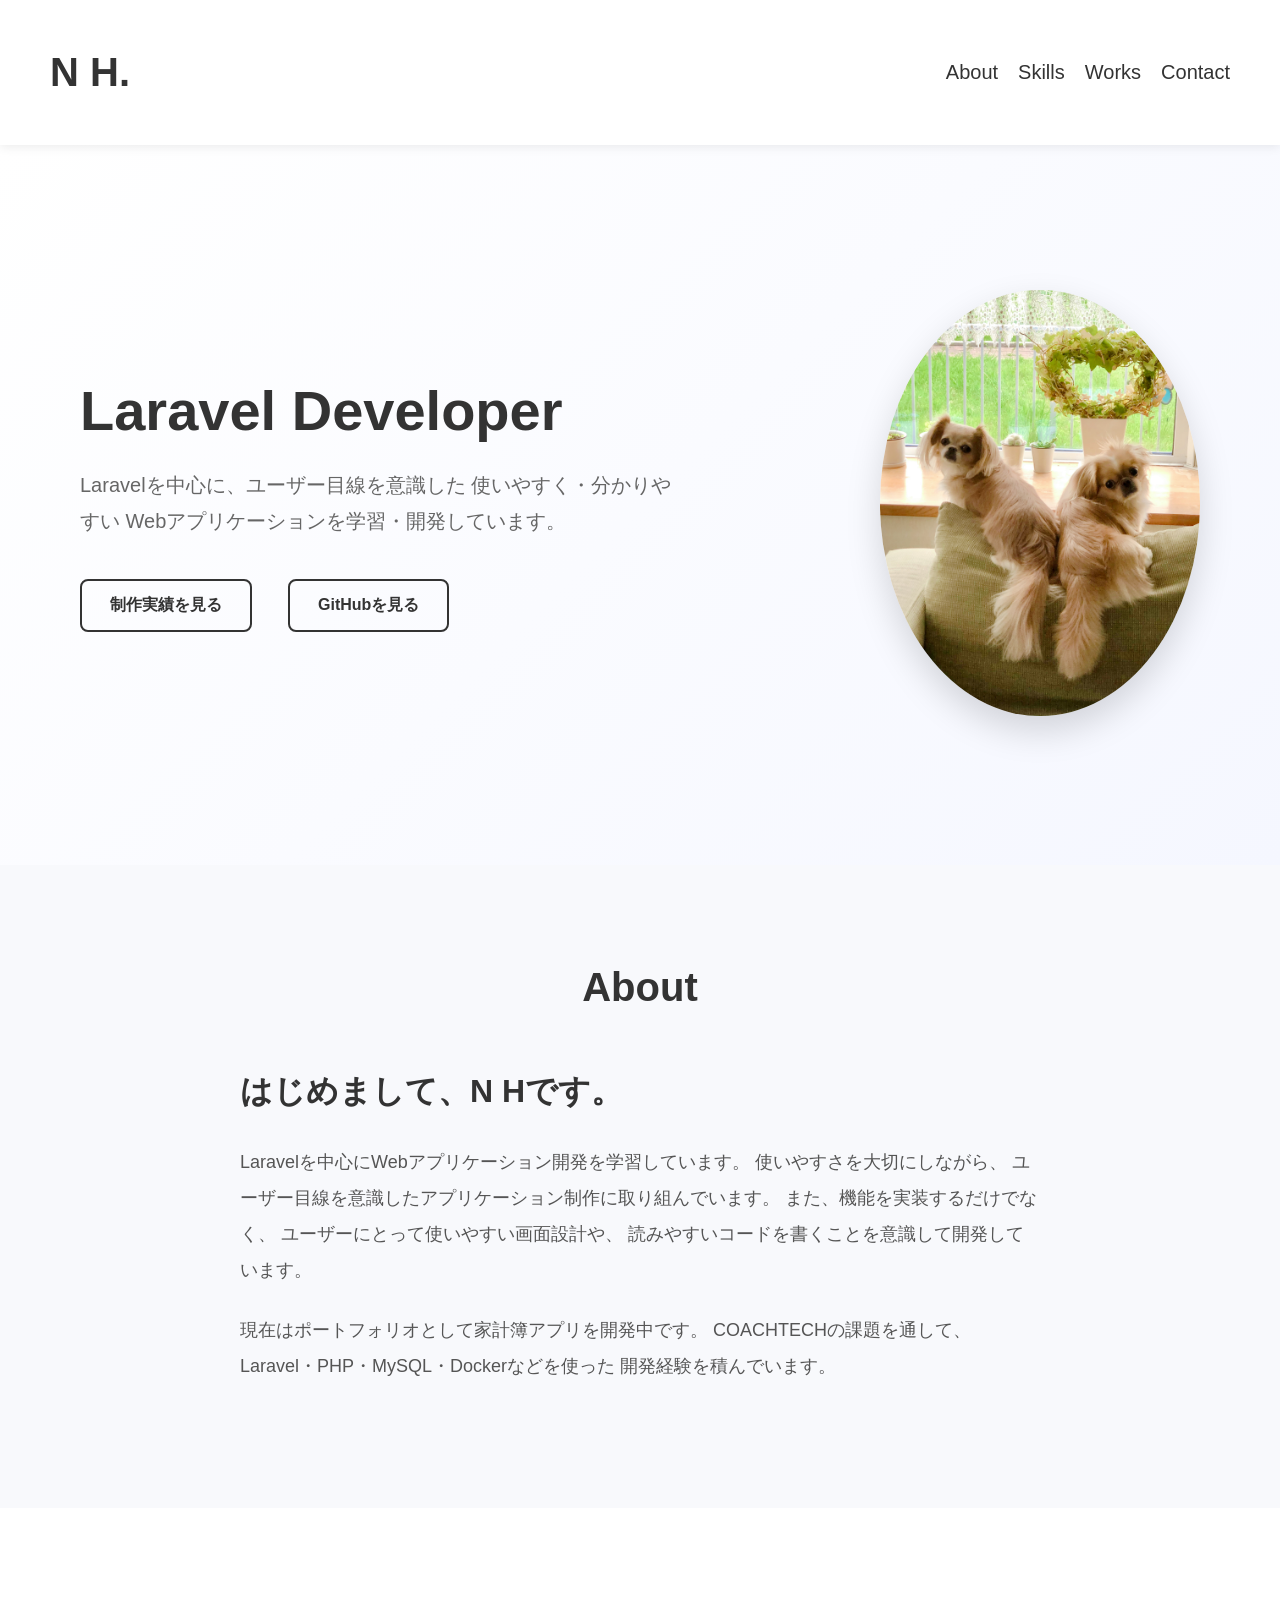
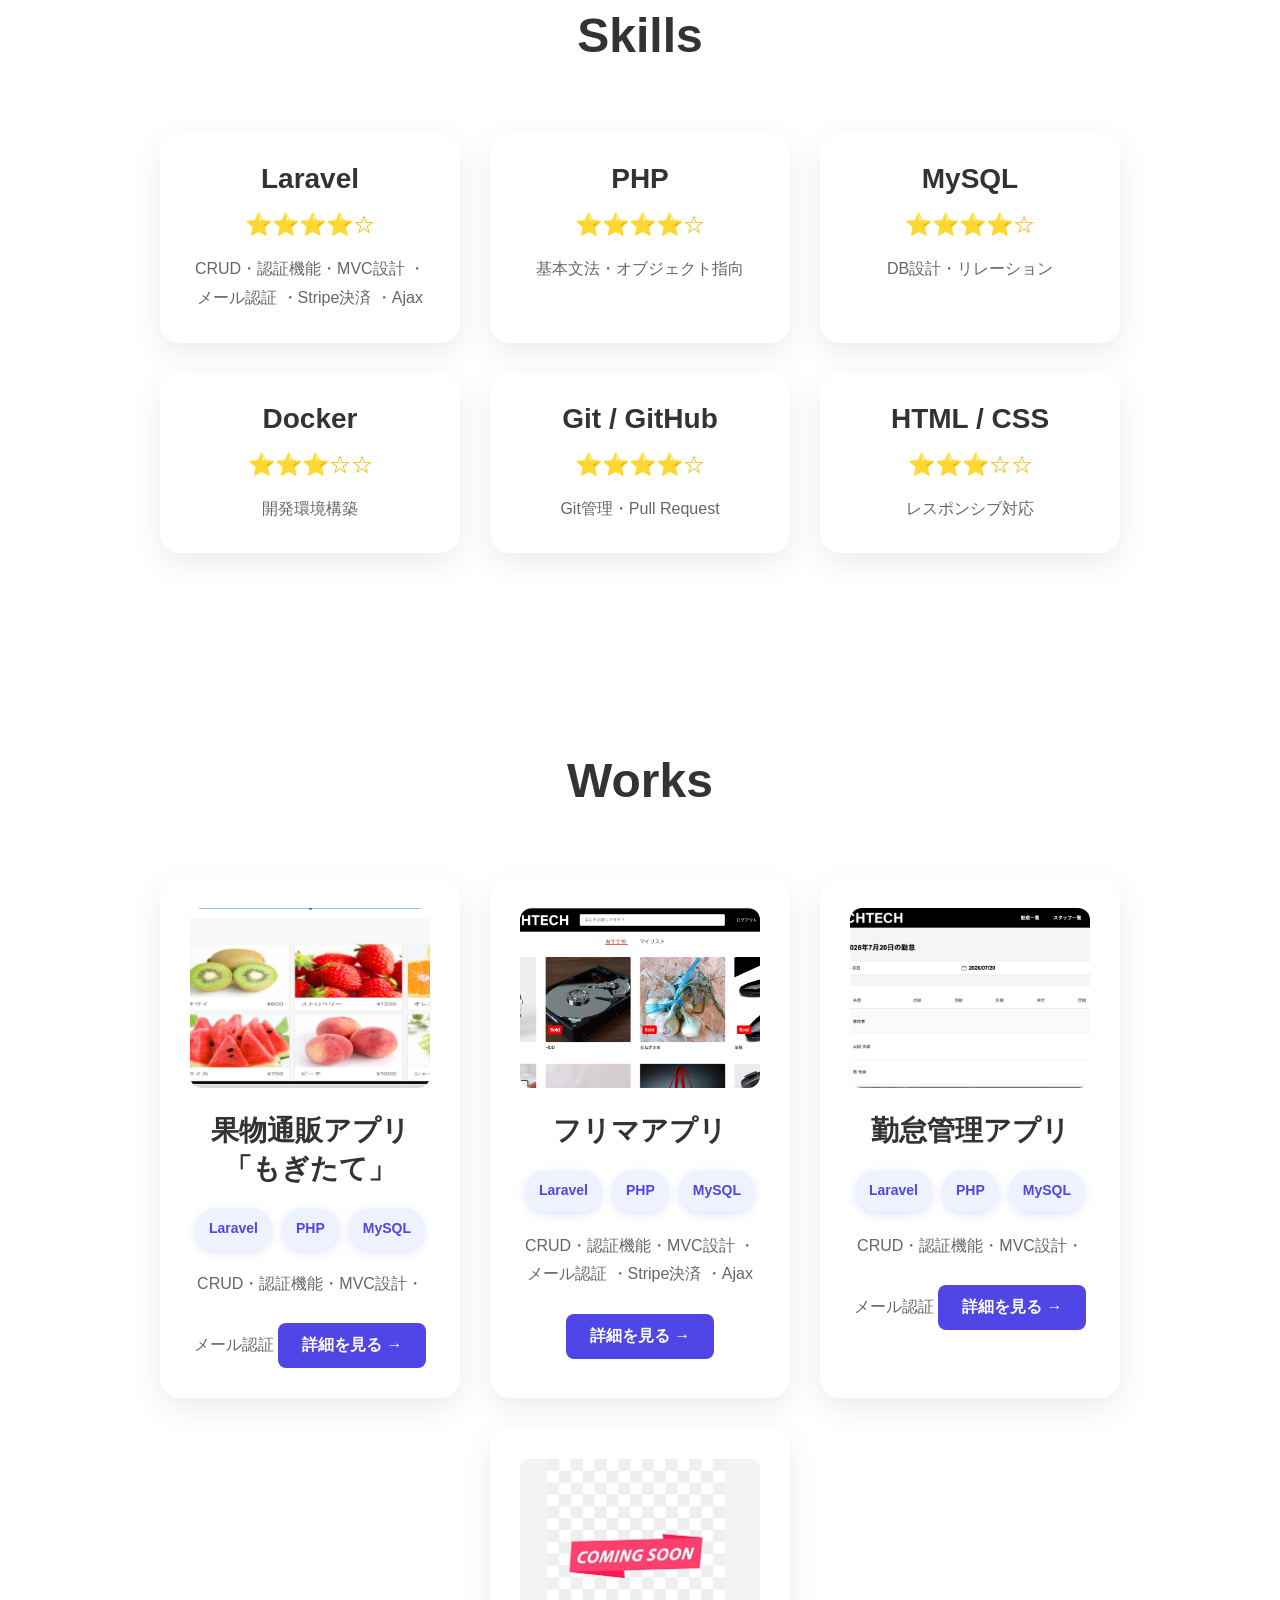
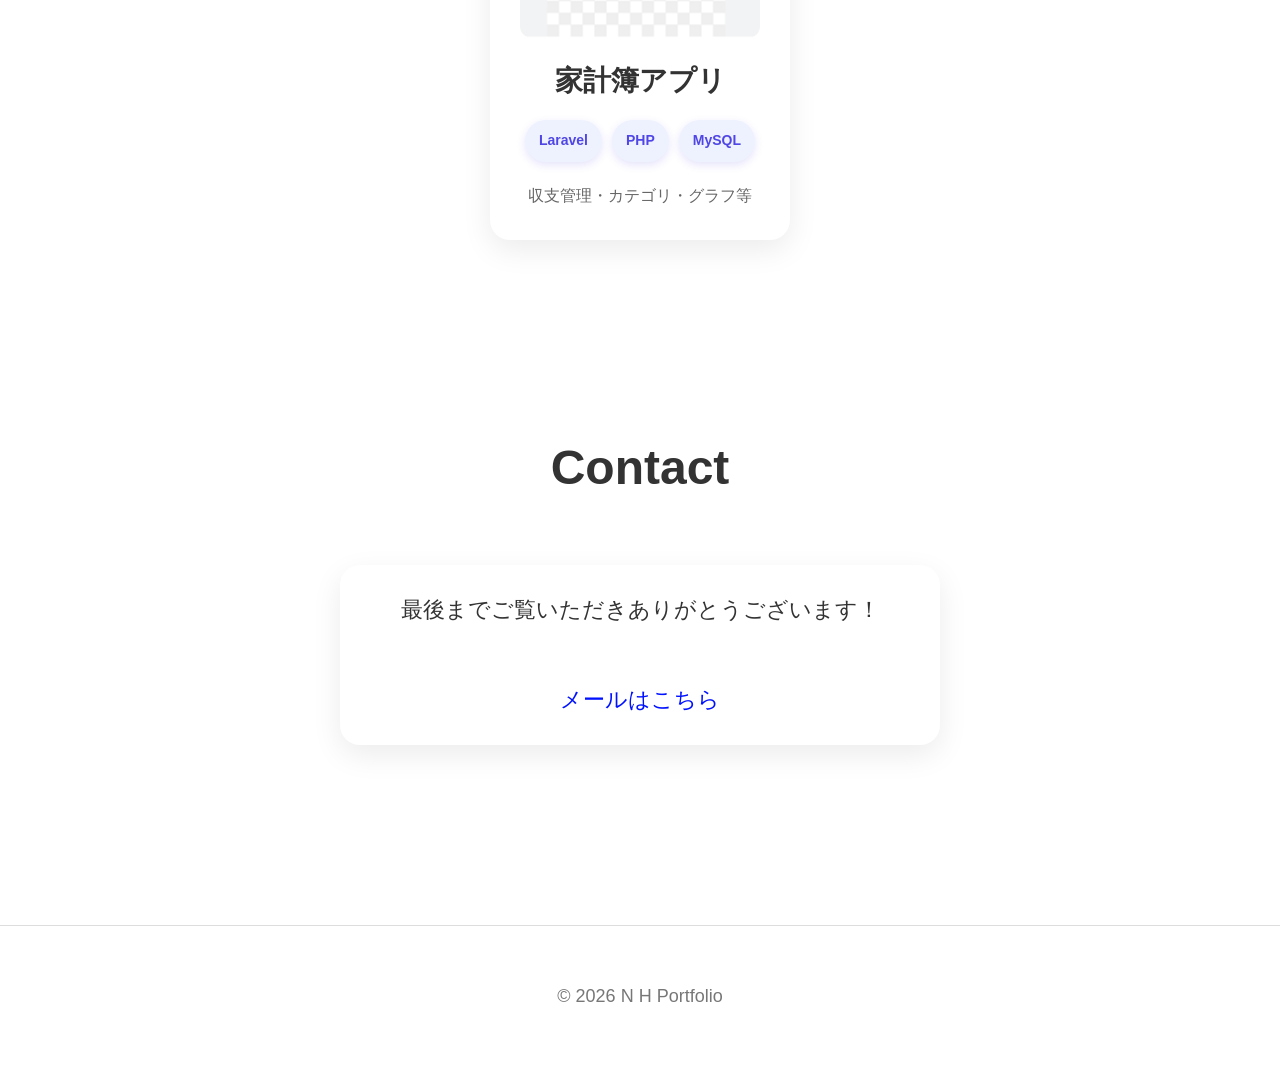
==== index.html @ 3999db33 "Move index.html to root" ====
<!DOCTYPE html>
<html lang="ja">

    <head>
        <meta charset="UTF-8" />
        <meta name="viewport" content="width=device-width, initial-scale=1.0" />
        <meta name="description"
        content="Laravel・PHPを中心に学習している N H のポートフォリオです。制作実績やスキルを紹介しています。">
        <title>N H | Laravel Developer Portfolio</title>
        <link rel="stylesheet" href="css/style.css">
    </head>

    <body>
        <header>
            <div class="logo">
                <h1>N H.</h1>
            </div>

            <nav>
                <ul class="nav-list">
                    <li><a href="#about">About</a></li>
                    <li><a href="#skills">Skills</a></li>
                    <li><a href="#works">Works</a></li>
                    <li><a href="#contact">Contact</a></li>
                </ul>
            </nav>
        </header>


        <main>
        <section id="hero">

            <div class="hero-content">
                <h2>Laravel Developer</h2>

                <p>
                    Laravelを中心に、ユーザー目線を意識した
                    使いやすく・分かりやすい
                    Webアプリケーションを学習・開発しています。
                </p>
                <div class="hero-buttons">
                    <a href="#works">制作実績を見る</a>
                    <a
                    href="https://github.com/laughricotetsu"
                    target="_blank"
                    rel="noopener noreferrer"
                    >
                    GitHubを見る
                    </a>
                </div>

            </div>

                <div class="hero-image">
                    <img src="images/profile.png" alt="プロフィール画像">
                </div>
        </section>

        <section id="about">

            <h2>About</h2>

            <div class="about-container">

                <div class="about-content">

                    <h3>はじめまして、N Hです。</h3>

                    <p>
                        Laravelを中心にWebアプリケーション開発を学習しています。
                        使いやすさを大切にしながら、
                        ユーザー目線を意識したアプリケーション制作に取り組んでいます。
                        また、機能を実装するだけでなく、
                        ユーザーにとって使いやすい画面設計や、
                        読みやすいコードを書くことを意識して開発しています。
                    </p>

                    <p>
                        現在はポートフォリオとして家計簿アプリを開発中です。
                        COACHTECHの課題を通して、
                        Laravel・PHP・MySQL・Dockerなどを使った
                        開発経験を積んでいます。
                    </p>

                </div>

            </div>

        </section>


        <section id="skills">

            <h2>Skills</h2>

            <div class="skills-container">

                <div class="skill-card">
                    <h3>Laravel</h3>
                    <p>⭐⭐⭐⭐☆</p>
                    <span>CRUD・認証機能・MVC設計 ・メール認証 ・Stripe決済 ・Ajax</span>
                </div>

                <div class="skill-card">
                    <h3>PHP</h3>
                    <p>⭐⭐⭐⭐☆</p>
                    <span>基本文法・オブジェクト指向</span>
                </div>

                <div class="skill-card">
                    <h3>MySQL</h3>
                    <p>⭐⭐⭐⭐☆</p>
                    <span>DB設計・リレーション</span>
                </div>

                <div class="skill-card">
                    <h3>Docker</h3>
                    <p>⭐⭐⭐☆☆</p>
                    <span>開発環境構築</span>
                </div>

                <div class="skill-card">
                    <h3>Git / GitHub</h3>
                    <p>⭐⭐⭐⭐☆</p>
                    <span>Git管理・Pull Request</span>
                </div>

                <div class="skill-card">
                    <h3>HTML / CSS</h3>
                    <p>⭐⭐⭐☆☆</p>
                    <span>レスポンシブ対応</span>
                </div>

            </div>

        </section>


        <section id="works">

            <h2>Works</h2>

            <div class="works-container">

                <div class="work-card">

                    <img src="images/mogitate.png" alt="もぎたて">

                    <h3>果物通販アプリ「もぎたて」</h3>
                    <div class="work-tags">
                        <span>Laravel</span>
                        <span>PHP</span>
                        <span>MySQL</span>
                    </div>
                    <span>CRUD・認証機能・MVC設計・メール認証</span>

                    <a href="https://github.com/laughricotetsu/freshly-picked" class="detail-btn" target="_blank"
                    rel="noopener noreferrer">
                        詳細を見る →
                    </a>

                </div>

                <div class="work-card">
                    <img src="images/fleamarket.png" alt="フリマアプリ">

                    <h3>フリマアプリ</h3>
                    <div class="work-tags">
                        <span>Laravel</span>
                        <span>PHP</span>
                        <span>MySQL</span>
                    </div>
                    <span>CRUD・認証機能・MVC設計 ・メール認証 ・Stripe決済 ・Ajax</span>
                    <a href="https://github.com/laughricotetsu/coachtech_fleamarket" class="detail-btn" target="_blank"
                    rel="noopener noreferrer">
                        詳細を見る →
                    </a>

                </div>

                <div class="work-card">
                    <img src="images/attendance.png" alt="勤怠管理アプリ">

                    <h3>勤怠管理アプリ</h3>
                    <div class="work-tags">
                        <span>Laravel</span>
                        <span>PHP</span>
                        <span>MySQL</span>
                    </div>
                    <span>CRUD・認証機能・MVC設計・メール認証</span>
                        <a href="https://github.com/laughricotetsu/Attendance-Management" class="detail-btn" target="_blank"
                        rel="noopener noreferrer">
                        詳細を見る →
                        </a>

                </div>

                <div class="work-card">
                    <img src="images/coming soon.png" alt="家計簿アプリ">
                    <h3>家計簿アプリ</h3>

                    <div class="work-tags">
                        <span>Laravel</span>
                        <span>PHP</span>
                        <span>MySQL</span>
                    </div>
                    <span>収支管理・カテゴリ・グラフ等</span>
                </div>

            </div>

        </section>

        <section id="contact">
    
        <h2>Contact</h2>
            <div class="contact-container">

                <div class="contact-content">

                    <div class="contact-card">
                        <p>最後までご覧いただきありがとうございます！</p>

                        <a href="mailto:ninebird.since2018@gmail.com">メールはこちら</a>
                    </div>

                </div>

            </div>


        </section>

        </main>

        <footer>
            <p>© 2026 N H Portfolio</p>
        </footer>
    </body>
</html>
---- css/style.css ----
* {
    margin: 0;
    padding: 0;
    box-sizing: border-box;
}

html{
    scroll-behavior:smooth;
}

body {
    font-family: "Noto Sans JP", sans-serif;
    color: #333;
    background-color: #fff;
}

a {
    text-decoration: none;
    color: inherit;
}

ul {
    list-style: none;
}

header {
    display: flex;
    justify-content: space-between;
    align-items: center;
    padding: 50px;
    font-size: 20px;
    position: sticky;
    top: 0;
    background: rgba(255,255,255,.9);
    backdrop-filter: blur(10px);
    z-index: 100;
    box-shadow: 0 2px 10px rgba(0,0,0,.08);
}

.nav-list {
    display: flex;
    list-style: none;
    gap: 20px;
    margin: 0;
    padding: 0;
}

.nav-list a {
    display: inline-block;
    transition: transform 0.3s ease, color 0.3s ease;
}

.nav-list a:hover {
    transform: scale(1.05);
    color: #4F46E5;
}

.hero-buttons a {
    display: inline-block;
    padding: 12px 24px;
    border: 2px solid #333;
    border-radius: 8px;
    margin-right: 16px;
    transition: 0.3s;
}

body{
    max-width:1540px;
    margin:0 auto;
}

#hero {
    display: flex;
    justify-content: space-between;
    align-items: center;
    padding: 100px 80px;
    min-height: 80vh;
    background: linear-gradient(
    135deg,
    #ffffff 0%,
    #f5f7ff 100%
    );
    position:relative;
    overflow:hidden;
}

#hero::before{
    content:"";
    position:absolute;
    width:300px;
    height:300px;
    border-radius:50%;
    background:#EEF2FF;
    top:-100px;
    right:-80px;
    z-index:-1;
}

.hero-content {
    max-width: 600px;
}

.hero-content h2 {
    font-size: 56px;
    font-weight: 700;
    margin-bottom: 24px;
}

.hero-content p {
    font-size: 20px;
    line-height: 1.8;
    margin-bottom: 40px;
    color: #666;
}

.hero-buttons {
    display: flex;
    gap: 20px;
}

.hero-buttons a {
    display: inline-block;
    padding: 14px 28px;
    border-radius: 8px;
    border: 2px solid #333;
    font-weight: bold;
    transition: 0.3s;
}

.hero-buttons a:hover {
    background: #333;
    color: white;
}

.hero-image img{
    width: 320px;
    border-radius: 50%;
    box-shadow: 0 15px 35px rgba(0,0,0,.15);
}

#about {
    padding: 100px 80px;
    background-color: #f8f9fc;
}

.about-container{
    display: flex;
    justify-content: space-between;
    align-items: center;
    gap: 80px;
}

#about h2 {
    font-size: 40px;
    text-align: center;
    margin-bottom: 60px;
}

.about-content {
    max-width: 800px;
    margin: 0 auto;
    flex: 1;
}

.about-content p {
    font-size: 18px;
    line-height: 2;
    margin-bottom: 24px;
    color: #555;
}

.about-content h3 {
    font-size: 32px;
    margin-bottom: 30px;
}

#skills{
    padding:100px 80px;
}

#skills h2{
    text-align:center;
    font-size:48px;
    margin-bottom:70px;
}

.skills-container{
    display:flex;
    flex-wrap:wrap;
    justify-content:center;
    gap:30px;
}

.skill-card{
    width:300px;
    padding:30px;
    border-radius:20px;
    background:#ffffff;
    box-shadow:0 10px 30px rgba(0,0,0,.08);
    text-align:center;
    transition:.3s;
}

.skill-card:hover{
    transform:translateY(-10px);
    box-shadow:0 20px 40px rgba(0,0,0,.15);
}

.skill-card h3{
    font-size:28px;
    margin-bottom:15px;
}

.skill-card p{
    color:#ffb400;
    font-size:22px;
    margin-bottom:15px;
}

.skill-card span{
    color:#666;
    line-height:1.8;
}


#works{
    padding:100px 80px;
}

#works h2{
    text-align:center;
    font-size:48px;
    margin-bottom:70px;
}

.works-container{
    display:flex;
    flex-wrap:wrap;
    justify-content:center;
    gap:30px;
}

.work-card{
    width:300px;
    padding:30px;
    border-radius:20px;
    background:#ffffff;
    box-shadow:0 10px 30px rgba(0,0,0,.08);
    text-align:center;
    overflow:hidden;
    transition:.4s;
}

.work-card:hover{
    transform:translateY(-10px);
    box-shadow:0 20px 40px rgba(0,0,0,.15);
}

.work-card h3{
    font-size:28px;
    margin-bottom:15px;
}

.work-card p{
    color:#0095ff;
    font-size:22px;
    margin-bottom:15px;
}

.work-card span{
    color:#666;
    line-height:1.8;
}

.work-card img{

    width:100%;
    height:180px;
    object-fit:cover;
    border-radius:12px;
    margin-bottom:20px;
}

.work-card:hover img{
    transform:scale(1.05);
}

.work-tags{
    display: flex;
    justify-content: center;
    flex-wrap: wrap;
    gap: 10px;
    margin: 20px 0;
}

.work-tags span{
    background: #EEF2FF;
    color: #4F46E5;
    padding: 8px 14px;
    border-radius: 999px;
    font-size: 14px;
    font-weight: bold;
    box-shadow:0 3px 8px rgba(79,70,229,.15);
    transition:.3s;
}

.work-tags span:hover{
    transform:translateY(-3px);
    background:#4F46E5;
    color:white;
}

.detail-btn{
    display:inline-block;
    margin-top:25px;
    padding:12px 24px;
    border-radius:8px;
    background:#4F46E5;
    color:white;
    font-weight:bold;
    transition:.3s;
}

.detail-btn:hover{
    background:#3730A3;
    transform:translateY(-3px);
}

#contact{
    padding:100px 80px;
}

#contact h2{
    text-align:center;
    font-size:48px;
    margin-bottom:70px;
}

.contact-content{
    text-align: center;
}

.contact-content p{
    font-size:22px;
    text-align: center;
    margin-bottom: 60px;
}

.contact-content a{
    font-size:22px;
    margin-bottom: 60px;
    color:#0011ff;
    font-size:22px;
}

.contact-card{
    width:600px;
    padding:30px;
    margin:0 auto; 
    border-radius:20px;
    background:#ffffff;
    box-shadow:0 10px 30px rgba(0,0,0,.08);
    text-align:center;
    overflow:hidden;
    transition:.4s;
}

.contact-card:hover{
    transform:translateY(-10px);
    box-shadow:0 20px 40px rgba(0,0,0,.15);
}

footer{
    margin-top:80px;
    padding:30px;
    text-align:center;
    border-top:1px solid #ddd;
    color:#777;
    font-size:15px;
}

footer p{
    text-align:center;
    font-size:18px;
    color:#777;
    padding:30px 0;
}

@media screen and (max-width:768px){

    header{
        flex-direction:column;
        gap:20px;
        padding:30px;
    }

    .nav-list{
        flex-wrap:wrap;
        justify-content:center;
    }

    #hero{
        flex-direction:column;
        text-align:center;
        padding:60px 30px;
    }

    .hero-content h2{
        font-size:42px;
    }

    .hero-image img{
        width:220px;
        margin-top:40px;
    }

    #about,
    #skills,
    #works,
    #contact{
        padding:60px 30px;
    }

    .contact-card{
        width:100%;
    }

    .skill-card,
    .work-card{
        width:100%;
    }

    footer{
        margin-top:100px;
        padding:30px 0;
        border-top:1px solid #ddd;
        text-align:center;
    }
    
}
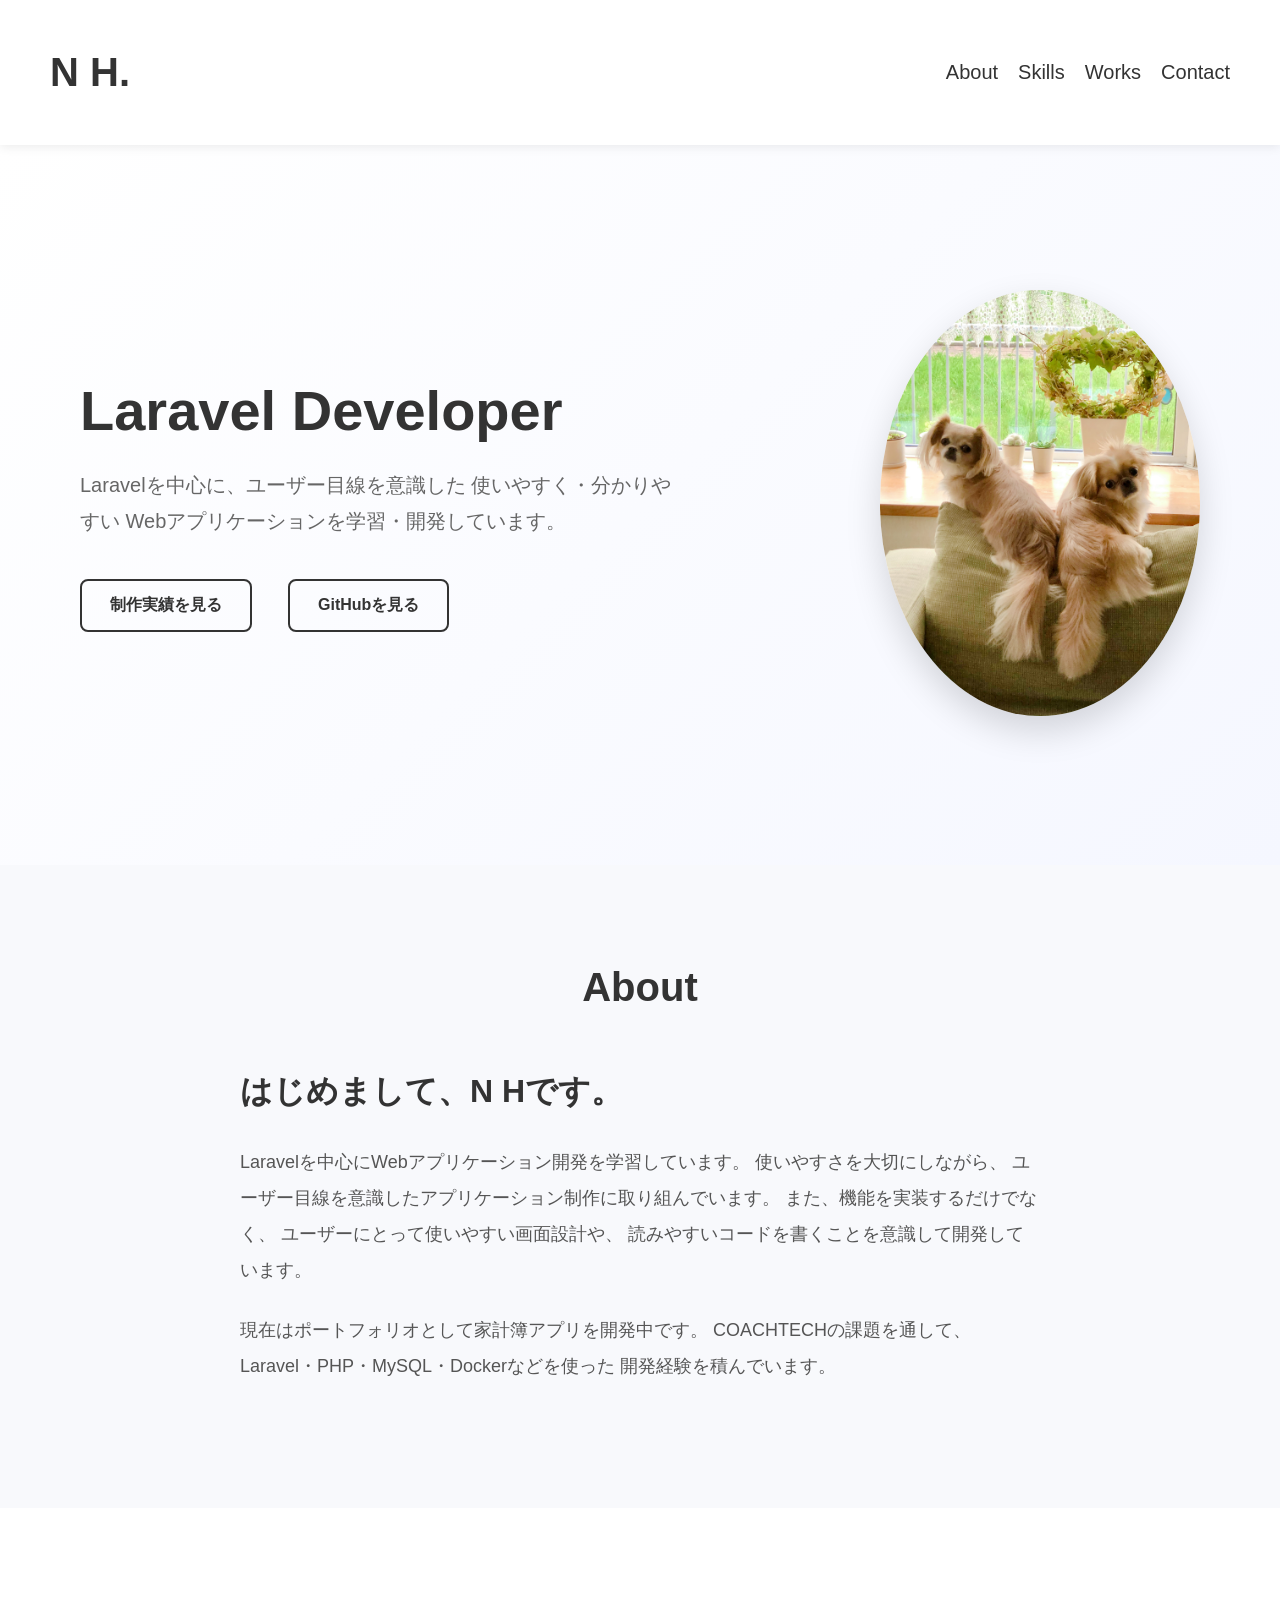
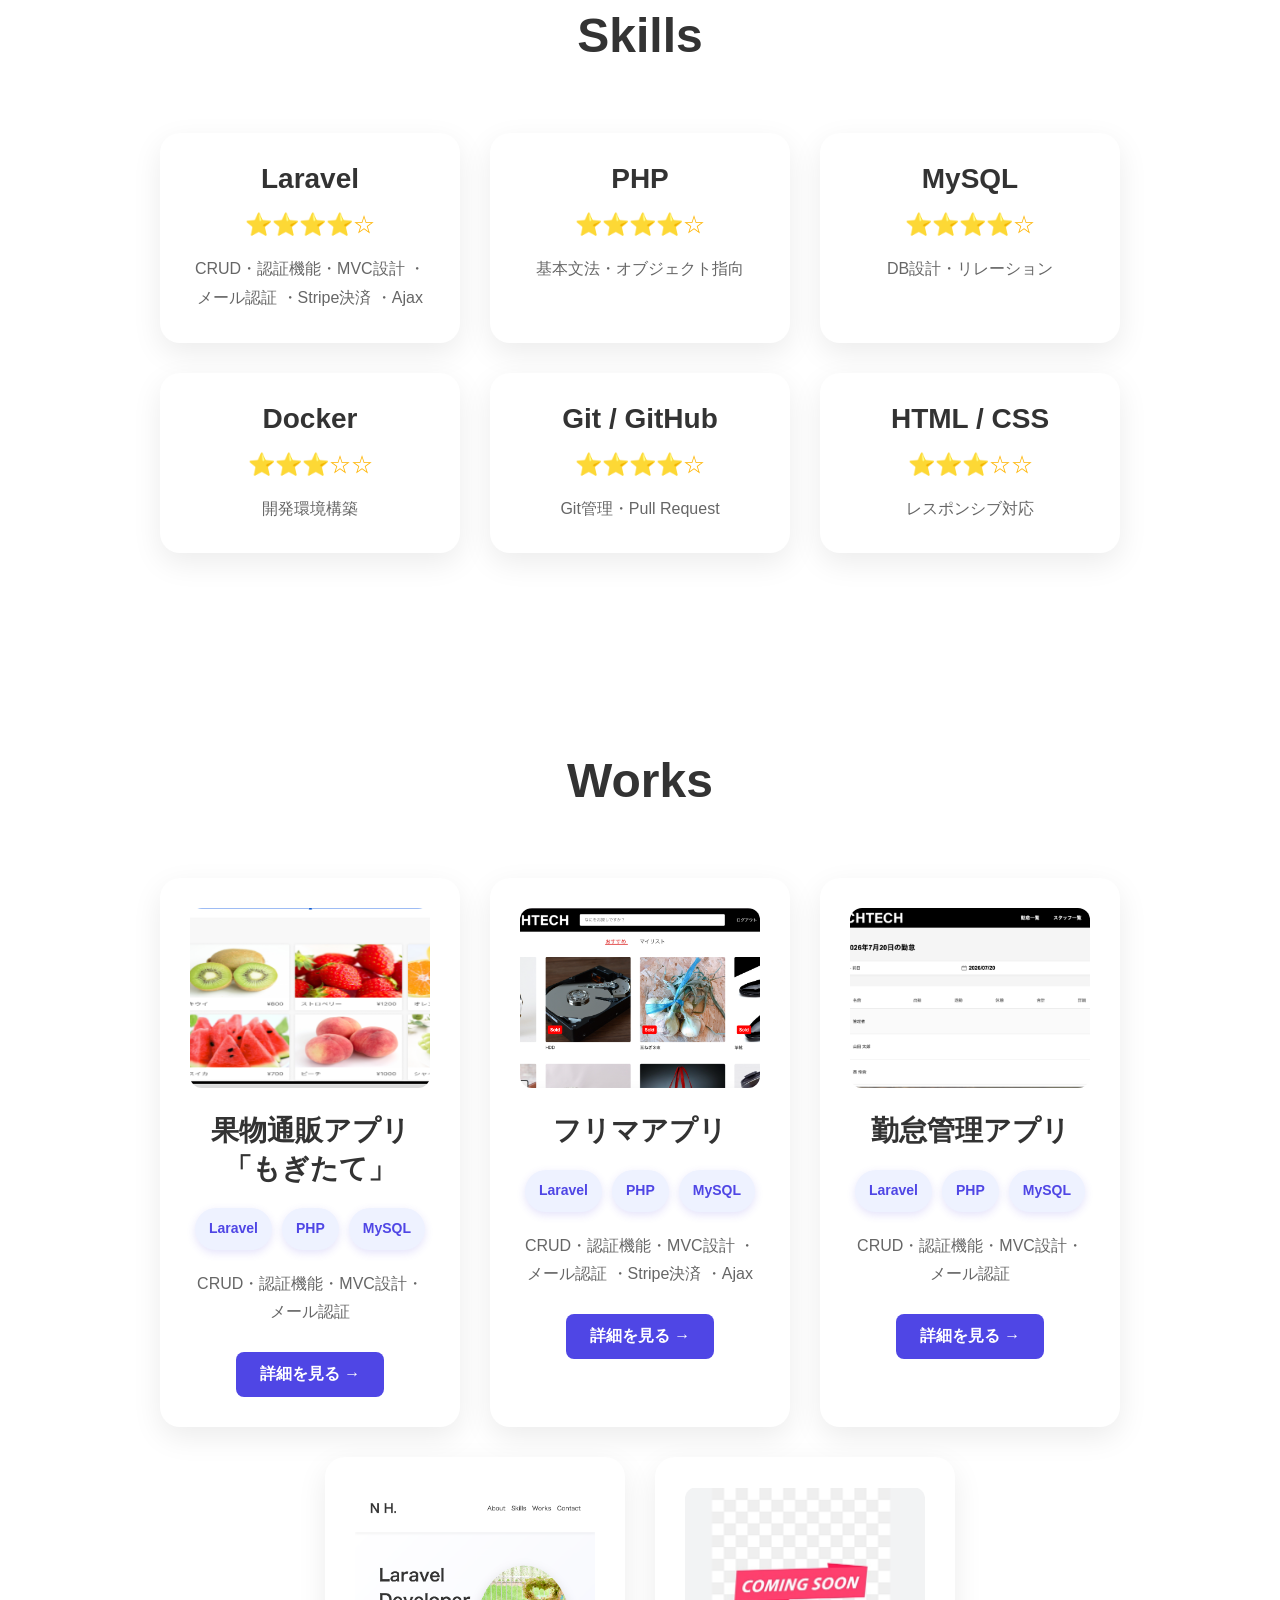
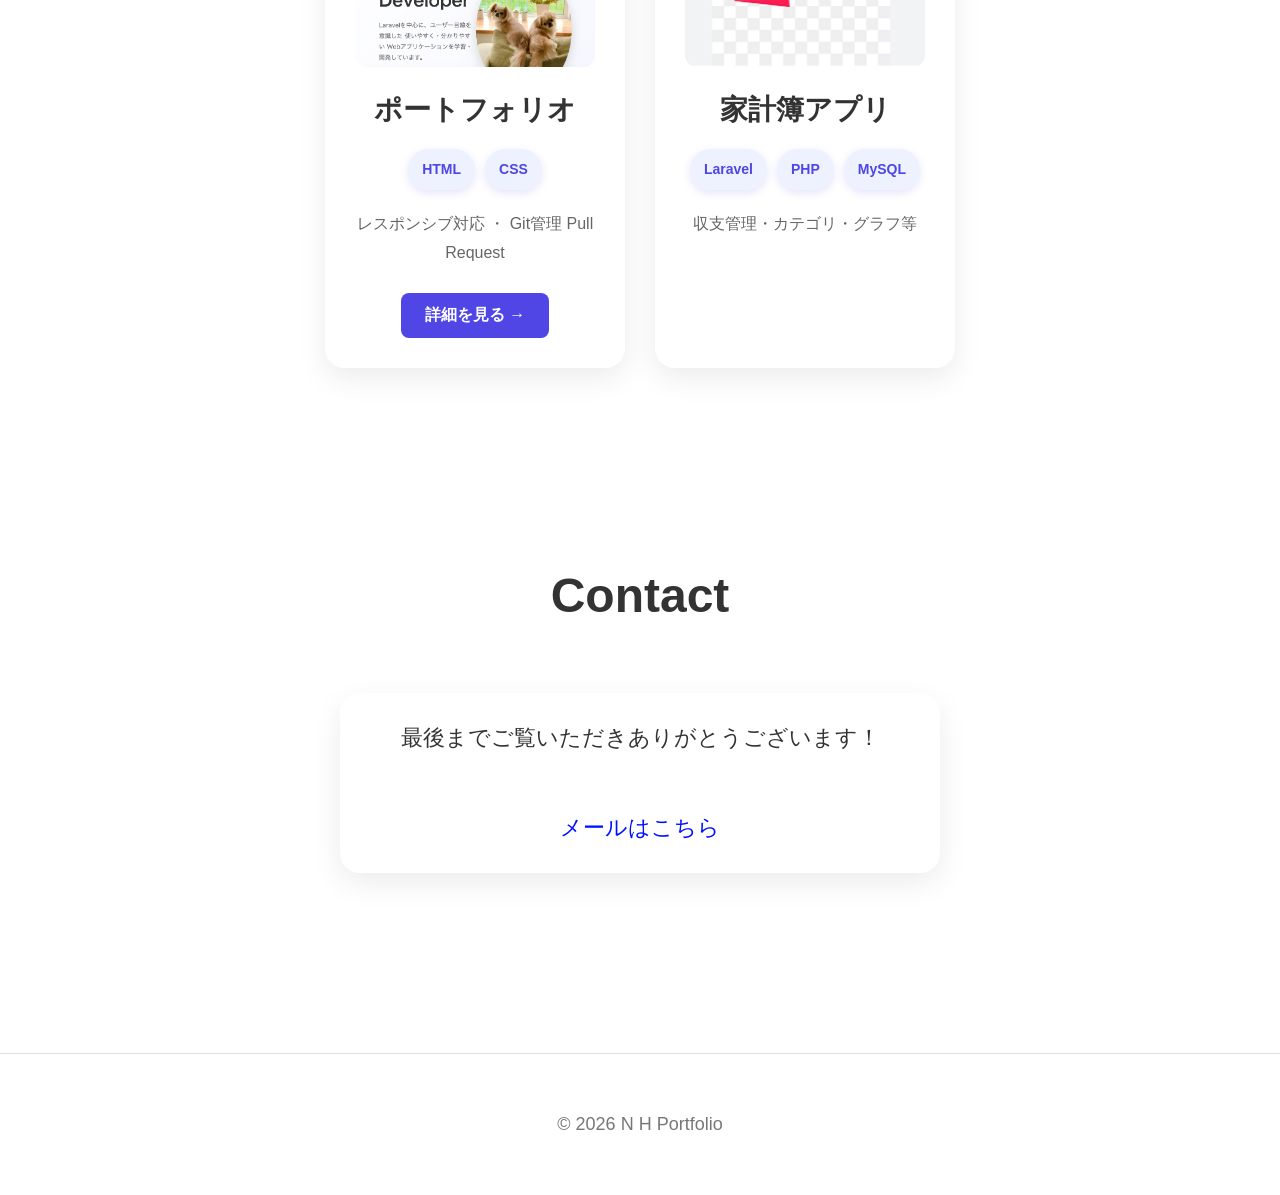
==== commit 52e2a9f2: "ポートフォリオを更新" ====
--- a/index.html
+++ b/index.html
@@ -195,6 +195,28 @@
 
                 </div>
 
+
+
+                <div class="work-card">
+                    <img src="images/portfolio.png" alt="ポートフォリオ">
+
+                    <h3>ポートフォリオ</h3>
+                    <div class="work-tags">
+                        <span>HTML</span>
+                        <span>CSS</span>
+                    </div>
+                    <span>レスポンシブ対応 ・ Git管理   Pull Request </span>
+                    <a href="https://github.com/laughricotetsu/portfolio" class="detail-btn" target="_blank"
+                    rel="noopener noreferrer">
+                        詳細を見る →
+                    </a>
+
+                </div>
+
+
+
+
+
                 <div class="work-card">
                     <img src="images/coming soon.png" alt="家計簿アプリ">
                     <h3>家計簿アプリ</h3>
--- a/css/style.css
+++ b/css/style.css
@@ -311,7 +311,7 @@
 }
 
 .detail-btn{
-    display:inline-block;
+    display:block;
     margin-top:25px;
     padding:12px 24px;
     border-radius:8px;
@@ -319,6 +319,8 @@
     color:white;
     font-weight:bold;
     transition:.3s;
+    width:fit-content;
+    margin:25px auto 0;
 }
 
 .detail-btn:hover{
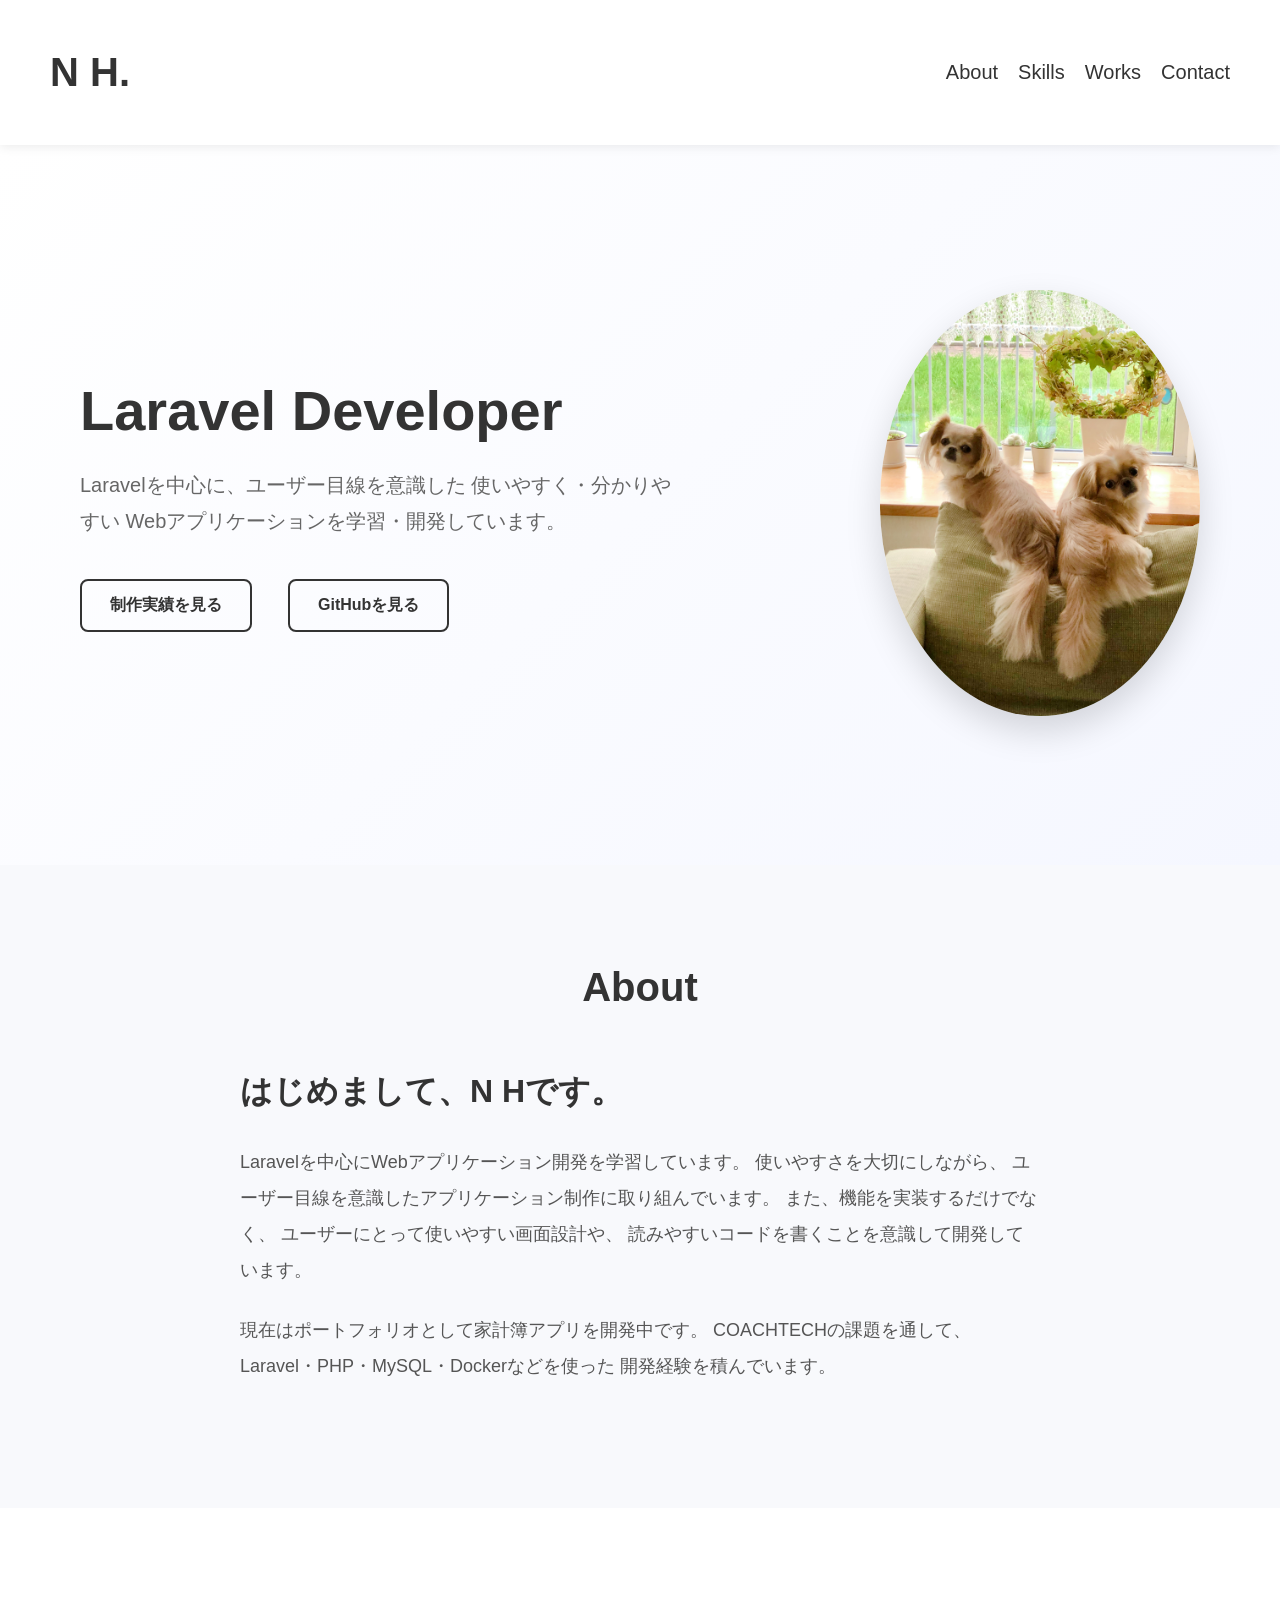
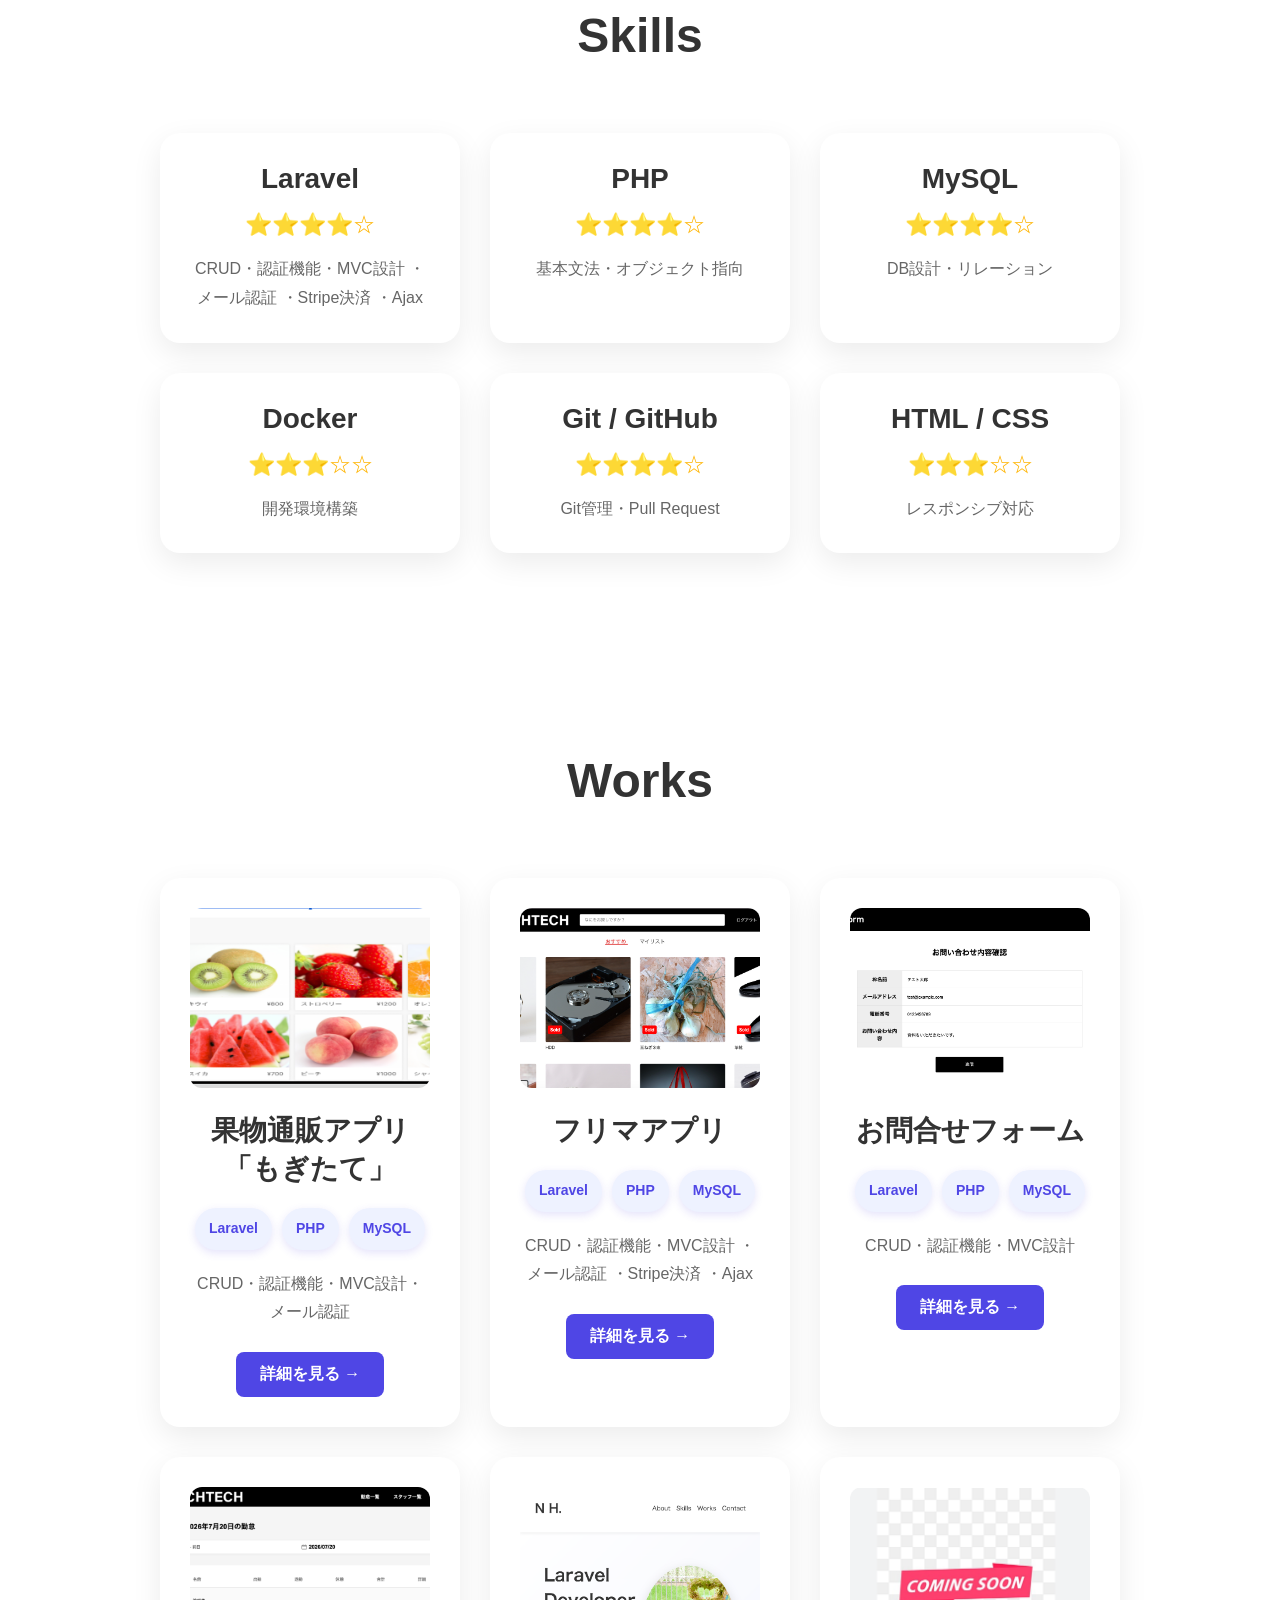
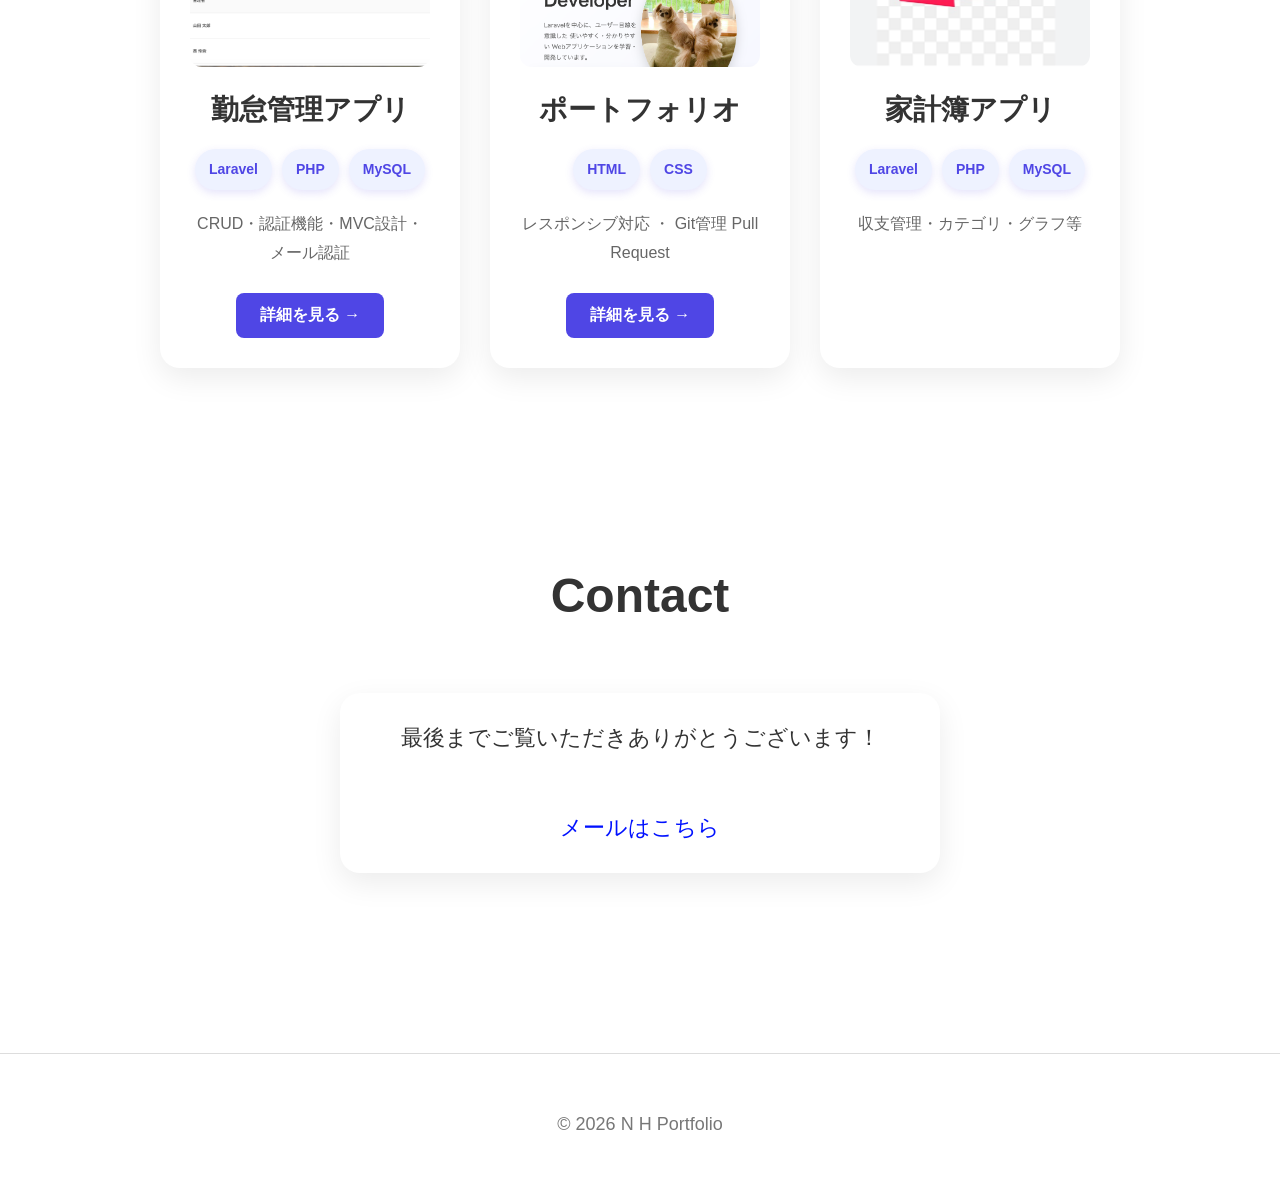
==== commit 1192f6b3: "2026/9/20" ====
--- a/index.html
+++ b/index.html
@@ -178,6 +178,33 @@
 
                 </div>
 
+
+
+                <div class="work-card">
+                    <img src="images/contact-form.png" alt="お問い合わせフォーム">
+
+                    <h3>お問合せフォーム</h3>
+                    <div class="work-tags">
+                        <span>Laravel</span>
+                        <span>PHP</span>
+                        <span>MySQL</span>
+                    </div>
+                    <span>CRUD・認証機能・MVC設計</span>
+                        <a href="https://github.com/laughricotetsu/contact-form" class="detail-btn" target="_blank"
+                        rel="noopener noreferrer">
+                        詳細を見る →
+                        </a>
+
+                </div>
+
+
+
+
+
+
+
+
+
                 <div class="work-card">
                     <img src="images/attendance.png" alt="勤怠管理アプリ">
 
